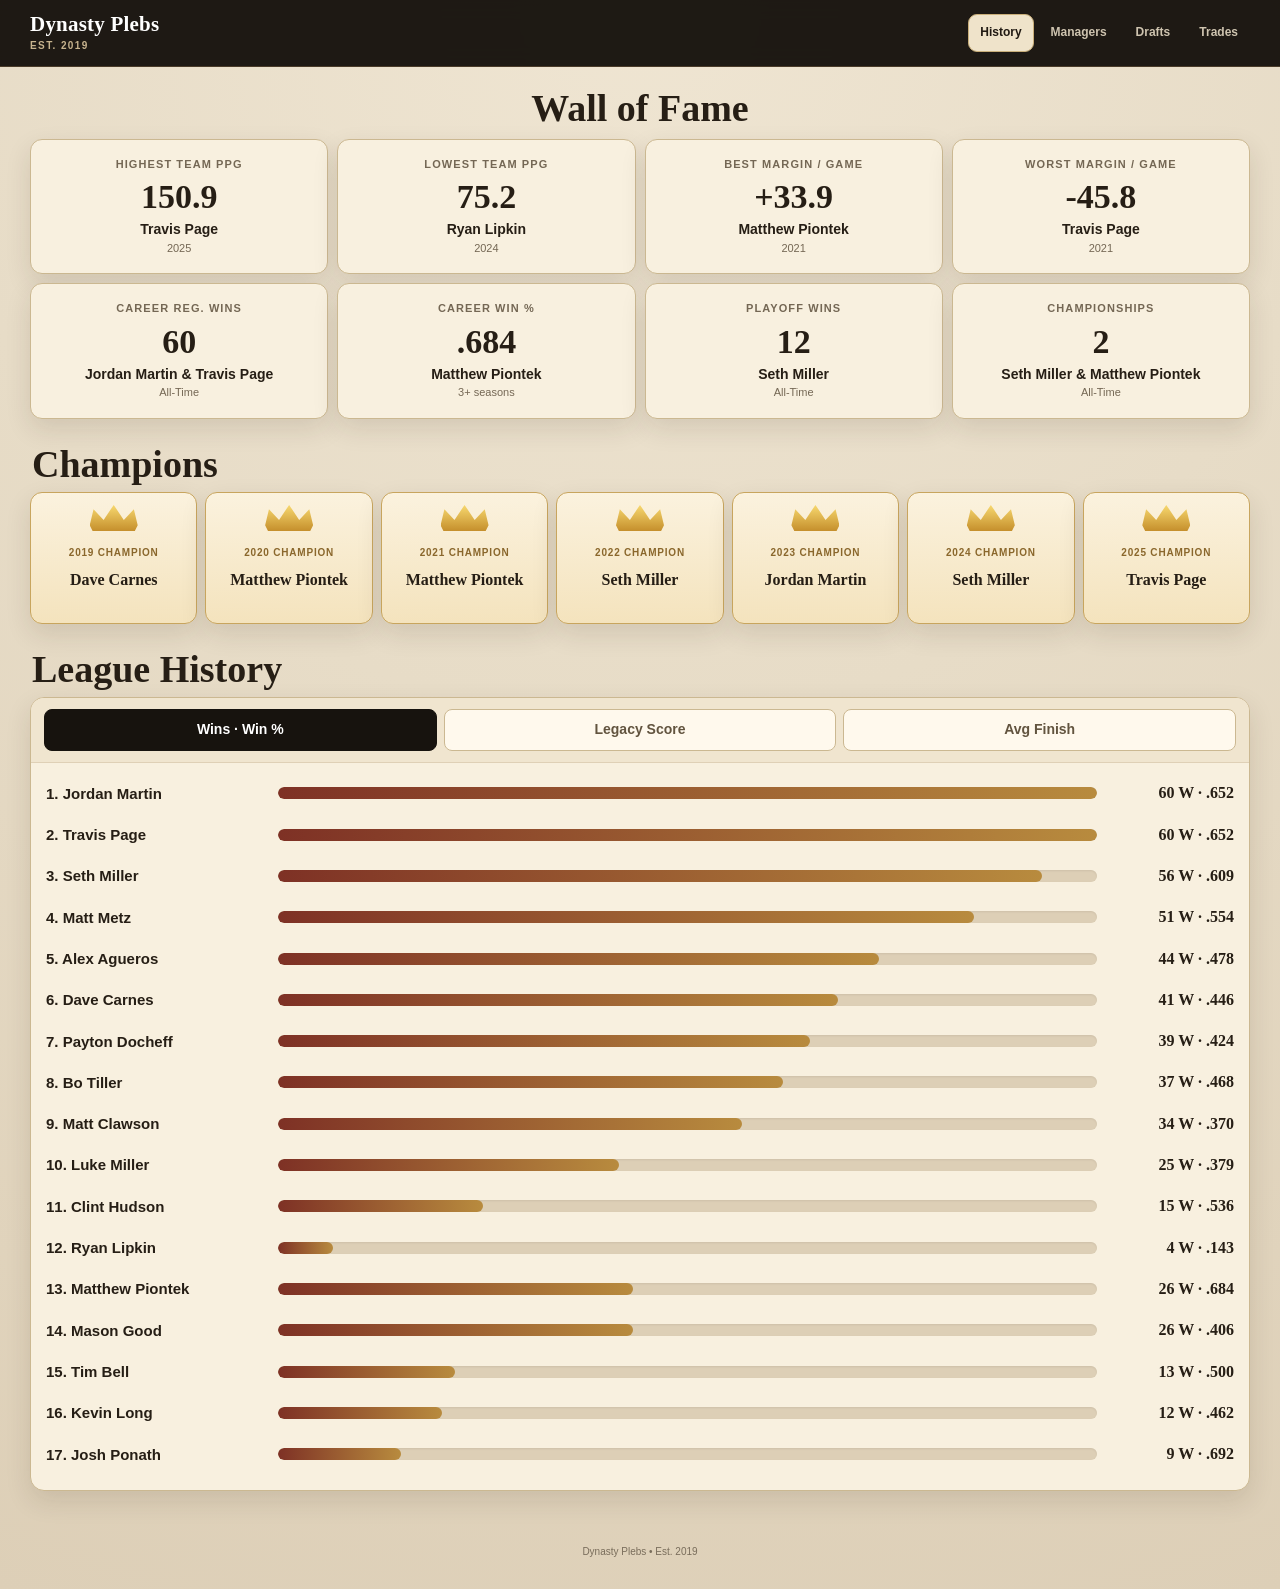
==== index-workbook.html @ 7720114a "Add Dynasty Plebs trade archive and historical market reviews" ====
<!doctype html>
<html lang="en">
<head>
<meta charset="utf-8">
<meta name="viewport" content="width=device-width,initial-scale=1">
<meta name="theme-color" content="#17130e">
<title>Dynasty Plebs</title>
<link rel="stylesheet" href="site-v2.css">
<link rel="stylesheet" href="workbook-extras.css">
<link rel="stylesheet" href="production-upgrade.css">
<link rel="stylesheet" href="regression-fix.css?v=1">
<link rel="stylesheet" href="head-to-head.css?v=2">
<link rel="stylesheet" href="trade-review.css">
<style>
/* audited 2026-09-02 manager pass */
#historyMetricBtns.archive-controls{display:grid!important;grid-template-columns:repeat(3,minmax(0,1fr))!important;gap:7px!important}
#historyMetricBtns button{min-width:0!important;white-space:nowrap!important;padding:10px 6px!important}
.manager-profile-only{grid-template-columns:1fr!important}.career-overview-title{text-align:center!important}.career-overview-title h3{font-size:34px!important}.rookie-picks-head h3{font-size:36px!important}.rookie-picks-head{padding-top:17px!important;padding-bottom:14px!important}
.dp-career-controls{display:grid!important;grid-template-columns:repeat(5,minmax(0,1fr))!important;gap:6px!important;padding:11px 12px!important;border-bottom:1px solid #dfd0b6}.dp-career-controls button{min-width:0;border:1px solid #cdb994;background:#fffaf1;color:#5e513f;border-radius:9px;padding:10px 4px;font-size:12px;font-weight:900;line-height:1.12;cursor:pointer}.dp-career-controls button.on{background:#211d18;border-color:#211d18;color:#fff}
.dp-chart-wrap{position:relative;padding:7px 9px 10px!important}.dp-chart-svg{height:350px!important;border:2px solid #b9a580!important}.dp-axis{font-size:12px!important}.dp-point-label{font-size:12px!important}.dp-series{stroke-width:4!important}.dp-dot{stroke-width:3!important}.dp-dot.champ{fill:#e9bd5b!important;stroke:#a77725!important}.dp-champ-halo{fill:#efd47c;opacity:.24}.dp-pf-bar{fill:var(--mc,#7e3125);opacity:.88}.dp-pa-bar{fill:#9a7b49;opacity:.72}.dp-pfpa-legend{position:absolute;z-index:2;left:70px;top:16px;display:flex;gap:14px;font-size:11px;font-weight:900;color:#625746}.dp-pfpa-legend span{display:flex;align-items:center;gap:5px}.dp-pfpa-legend i{display:inline-block;width:12px;height:12px;border-radius:2px}.dp-pfpa-legend i.pf{background:var(--mc,#7e3125)}.dp-pfpa-legend i.pa{background:#9a7b49}
.dp-analytics-title{font-size:20px!important;margin-bottom:11px!important}.dp-efficiency-title{font-size:25px!important}.dp-manager-picks .pick .ppg-value{font:900 14px/1 Arial,sans-serif!important;letter-spacing:0!important}.dp-rookie-note{font-size:12px!important}
#managers>.manager-select-toolbar{justify-content:center!important;background:transparent!important;border-bottom:0!important;padding:0 12px 14px!important}#managers>.manager-select-toolbar select{width:min(320px,100%)!important;min-width:0!important;text-align:center!important;text-align-last:center!important;padding-left:40px!important;padding-right:40px!important}#managers>.manager-select-toolbar select option{text-align:center!important}
@media(max-width:680px){
 #historyMetricBtns.archive-controls{grid-template-columns:repeat(3,minmax(0,1fr))!important;gap:4px!important;padding:9px!important}#historyMetricBtns button{font-size:11px!important;padding:10px 2px!important}
 .career-overview-title h3{font-size:31px!important}.rookie-picks-head h3{font-size:36px!important}.dp-career-controls{grid-template-columns:repeat(5,minmax(0,1fr))!important;gap:3px!important;padding:8px!important}.dp-career-controls button{font-size:9.5px!important;padding:9px 1px!important;min-height:44px;white-space:normal!important}
 .dp-chart-wrap{padding:4px 5px 7px!important}.dp-chart-svg{height:315px!important}.dp-axis{font-size:11px!important}.dp-point-label{font-size:11px!important}.dp-pfpa-legend{left:56px;top:13px;font-size:10px}
 .dp-analytics-title{font-size:19px!important}.dp-efficiency-title{font-size:24px!important}.dp-manager-picks .pick .ppg-value{font-size:12px!important}.dp-manager-picks .pick small.dp-pick-meta{font-size:11px!important}
}
</style>
</head>
<body>
<header>
  <div class="wrap headbar">
    <a class="brand" href="#"><strong>Dynasty Plebs</strong><small>Est. 2019</small></a>
    <div class="navtabs" aria-label="Dynasty Plebs sections">
      <button class="on" data-view="history">History</button>
      <button data-view="managers">Managers</button>
      <button data-view="drafts">Drafts</button>
      <button data-view="trades">Trades</button>
    </div>
  </div>
</header>

<main class="wrap">
  <section class="view on" id="history">
    <div class="section dp-wall-section"><div class="section-head"><h2>Wall of Fame</h2></div><div class="kpi-grid" id="kpis"></div></div>
    <div class="section"><div class="section-head"><h2>Champions</h2></div><div class="champ-grid" id="champions"></div></div>
    <div class="section"><div class="section-head"><h2>League History</h2></div><div class="panel"><div class="archive-controls" id="historyMetricBtns"></div><div class="archive-chart" id="historyChart"></div></div></div>
    <table id="legacyTable" hidden aria-hidden="true"></table>
  </section>

  <section class="view" id="managers">
    <div class="section-head"><h2>Managers</h2></div>
    <div class="toolbar manager-select-toolbar"><select id="managerSelect" aria-label="Manager"></select></div>
    <div class="manager-grid manager-profile-only"><div class="panel manager-card" id="managerProfile"></div></div>
    <div id="seasonHistory" hidden aria-hidden="true"></div>
    <div class="section panel career-overview-panel"><div class="subhead career-overview-title"><h3>Career Overview</h3></div><div id="timelineMetricBtns"></div><div id="managerTimeline"></div></div>
    <section class="section panel" id="headToHead" aria-labelledby="headToHeadTitle">
      <div class="subhead">
        <h3 id="headToHeadTitle">Head to Head</h3>
        <p>Regular season</p>
        <p id="headToHeadCoverage"></p>
      </div>
      <div class="h2h-body">
        <div class="h2h-controls" hidden>
          <label for="headToHeadOpponent">Opponent</label>
          <select id="headToHeadOpponent"></select>
        </div>
        <div id="headToHeadSummary" aria-live="polite">Loading matchup history…</div>
        <div id="headToHeadYears" class="h2h-years"></div>
      </div>
    </section>
    <div class="section panel rookie-picks-panel"><div class="subhead rookie-picks-head"><h3>Rookie Picks</h3></div><div class="draft-rounds" id="managerPicks"></div></div>
  </section>

  <section class="view" id="drafts">
    <div class="section-head"><h2>Rookie Drafts</h2></div>
    <div class="panel"><div class="toolbar"><label for="draftYear">Year</label><select id="draftYear"></select></div><div class="draft-rounds" id="draftBoard"></div></div>
  </section>

  <section class="view" id="trades" aria-labelledby="tradesTitle">
    <div class="section-head"><h2 id="tradesTitle">Trade Review</h2></div>
    <details class="trade-method">
      <summary>How trade values are calculated</summary>
      <p>Each side is the sum of its published DynastyProcess 1QB asset values. Trade day uses the last snapshot published before the trade. Each manager’s peak is their best margin over the strongest other side on the same post-trade snapshot.</p>
      <p>Unspent picks use their round price, or a known slot when it was documented on trade day. If the source lists only exact slots, the round price is the median of its 12 slots. A pick switches to its drafted player after the documented draft completion. FAAB is shown separately. An unpriced asset leaves that package ungraded.</p>
      <p>Values describe the original packages over time. <a href="https://github.com/DynastyProcess/data" rel="noopener">DynastyProcess source archive</a> · <a href="trade-market-LICENSE.txt">Data license</a></p>
    </details>
    <div class="trade-review-layout">
      <aside class="panel trade-browser" aria-label="Trade archive">
        <div class="trade-filters">
          <label class="trade-search">Search trades <input id="tradeSearch" type="search" placeholder="Manager, player or pick"></label>
          <label>Season <select id="tradeSeason"><option value="">All seasons</option></select></label>
          <label>Sort <select id="tradeSort"><option value="recent">Recent first</option><option value="peak">Biggest peak</option><option value="day">Biggest at trade</option><option value="latest">Biggest latest</option></select></label>
        </div>
        <p class="trade-count" id="tradeCount" role="status">Loading trade archive…</p>
        <ul class="trade-results" id="tradeResults"></ul>
      </aside>
      <div class="panel trade-detail" id="tradeDetail"></div>
    </div>
  </section>
</main>

<footer>Dynasty Plebs • Est. 2019</footer>
<script src="data-v3-01.js"></script>
<script src="data-v3-02.js"></script>
<script src="data-v3-03.js"></script>
<script src="data-v3-04.js"></script>
<script src="data-v3-05.js"></script>
<script src="data-v3-06.js"></script>
<script src="data-v3-07.js"></script>
<script>
  if (!window.__PLEBS_DATA_SRC) throw new Error('Dynasty Plebs data bundle did not load.');
  (0, eval)(window.__PLEBS_DATA_SRC);
  delete window.__PLEBS_DATA_SRC;
</script>
<script src="draft-outcomes.js"></script>
<script>
(()=>{
  const D=window.DATA,O=window.DRAFT_OUTCOMES||{};
  if(!D)return;
  const owners2021=[
    ['Jordan Martin','Payton Docheff','Jordan Martin','Matt Metz','Luke Miller','Seth Miller','Bo Tiller','Payton Docheff','Mason Good','Matt Clawson','Matt Clawson','Matthew Piontek'],
    ['Jordan Martin','Matt Metz','Seth Miller','Matt Metz','Payton Docheff','Travis Page','Seth Miller','Matt Clawson','Mason Good','Matt Metz','Seth Miller','Jordan Martin'],
    ['Luke Miller','Matt Clawson','Matt Metz','Payton Docheff','Travis Page','Alex Agueros','Jordan Martin','Bo Tiller','Mason Good','Payton Docheff','Matt Clawson','Matthew Piontek'],
    ['Payton Docheff','Alex Agueros','Matt Clawson','Matt Metz','Luke Miller','Bo Tiller','Matthew Piontek','Bo Tiller','Mason Good','Matthew Piontek','Matt Clawson','Matthew Piontek']
  ];
  owners2021.forEach((owners,ri)=>owners.forEach((owner,si)=>{if(D.drafts?.['2021']?.rounds?.[ri]?.[si])D.drafts['2021'].rounds[ri][si].owner=owner}));
  const norm=s=>String(s||'').toLowerCase().normalize('NFD').replace(/[\u0300-\u036f]/g,'').replace(/[^a-z0-9]/g,'');
  const lev=(a,b)=>{let prev=Array.from({length:b.length+1},(_,i)=>i);for(let i=1;i<=a.length;i++){const cur=[i];for(let j=1;j<=b.length;j++)cur[j]=Math.min(cur[j-1]+1,prev[j]+1,prev[j-1]+(a[i-1]===b[j-1]?0:1));prev=cur}return prev[b.length]};
  const byYear={};Object.keys(O).forEach(k=>{const [y,n]=k.split('|');(byYear[y]??=[]).push(n)});
  Object.entries(D.drafts||{}).forEach(([year,b])=>{if(+year>2025)return;(b.rounds||[]).flat().forEach(p=>{if(!p?.player)return;const key=`${year}|${norm(p.player)}`;if(O[key])return;const c=(byYear[year]||[]).map(n=>[n,lev(norm(p.player),n)]).sort((a,b)=>a[1]-b[1]);if(c[0]&&c[0][1]<=2&&(!c[1]||c[1][1]>c[0][1]))O[key]=O[`${year}|${c[0][0]}`]})});
})();
</script>
<script src="app-v2.js"></script>
<script src="workbook-extras.js"></script>
<script src="production-upgrade.js"></script>
<script src="regression-fix.js?v=1"></script>
<script>
(()=>{
 const D=window.DATA;if(!D)return;const current=new Set(D.currentManagers||[]);
 const rec=r=>{const [w=0,l=0]=String(r||'0-0').split('-').map(Number);return{w,l}};
 const fmt=n=>Math.round(Number(n)||0).toLocaleString('en-US');
 const dec=v=>Number.isFinite(v)?Number(v).toFixed(3).replace(/^0/,''):'—';
 const scoring={
  2019:{'Dave Carnes':[1634.22,1424.22],'Bo Tiller':[1549.84,1408.26],'Matt Metz':[1653.98,1405.38],'Travis Page':[1555.96,1411.60],'Matthew Piontek':[1552.62,1376.88],'Jordan Martin':[1479.96,1562.84],'Alex Agueros':[1553.32,1553.96],'Matt Clawson':[1529.12,1558.42],'Mason Good':[1290.28,1556.38],'Seth Miller':[1225.88,1511.52],'Payton Docheff':[1381.42,1585.50],'Kevin Long':[1423.76,1475.40]},
  2020:{'Matthew Piontek':[1720.50,1535.58],'Seth Miller':[1581.46,1487.78],'Dave Carnes':[1634.26,1542.66],'Mason Good':[1608.36,1434.32],'Travis Page':[1633.16,1433.40],'Bo Tiller':[1517.12,1513.56],'Jordan Martin':[1508.40,1534.50],'Luke Miller':[1499.76,1479.86],'Matt Clawson':[1425.26,1620.28],'Alex Agueros':[1369.38,1497.00],'Matt Metz':[1497.54,1620.08],'Payton Docheff':[1286.52,1582.70]},
  2021:{'Matthew Piontek':[1617.68,1211.42],'Seth Miller':[1644.60,1239.88],'Alex Agueros':[1282.12,1293.62],'Bo Tiller':[1509.24,1382.32],'Matt Metz':[1477.34,1351.30],'Jordan Martin':[1588.96,1397.92],'Mason Good':[1273.64,1361.76],'Dave Carnes':[1474.28,1331.12],'Matt Clawson':[1224.32,1403.54],'Travis Page':[1097.14,1646.96],'Luke Miller':[1151.58,1389.62],'Payton Docheff':[1065.78,1397.22]},
  2022:{'Seth Miller':[1594.08,1413.92],'Matt Metz':[1475.34,1412.76],'Tim Bell':[1436.28,1307.50],'Bo Tiller':[1463.24,1314.86],'Jordan Martin':[1369.90,1317.62],'Payton Docheff':[1350.32,1236.36],'Alex Agueros':[1369.66,1363.84],'Luke Miller':[1187.28,1233.46],'Travis Page':[1181.74,1246.32],'Dave Carnes':[1256.54,1357.72],'Matt Clawson':[1010.36,1367.22]},
  2023:{'Jordan Martin':[1847.98,1454.94],'Seth Miller':[1850.26,1563.10],'Travis Page':[1807.04,1516.92],'Payton Docheff':[1634.10,1423.64],'Matt Metz':[1659.16,1495.42],'Bo Tiller':[1591.26,1541.50],'Matt Clawson':[1062.42,1450.62],'Clint Hudson':[1477.46,1500.02],'Dave Carnes':[1238.48,1512.70],'Alex Agueros':[1512.68,1556.52],'Luke Miller':[1187.16,1600.18]},
  2024:{'Travis Page':[1961.78,1532.32],'Jordan Martin':[1880.98,1480.14],'Matt Metz':[1800.40,1607.88],'Matt Clawson':[1381.16,1396.98],'Seth Miller':[1652.94,1644.26],'Payton Docheff':[1606.24,1571.56],'Bo Tiller':[1576.52,1614.02],'Clint Hudson':[1471.50,1483.86],'Alex Agueros':[1259.68,1507.12],'Luke Miller':[1367.60,1497.84],'Dave Carnes':[1164.58,1368.80],'Ryan Lipkin':[1052.52,1471.12]},
  2025:{'Travis Page':[2112.16,1664.58],'Matt Metz':[1588.32,1460.60],'Seth Miller':[1945.14,1586.22],'Jordan Martin':[1667.26,1580.74],'Clint Hudson':[1636.62,1560.46],'Payton Docheff':[1740.52,1612.62],'Bo Tiller':[1535.80,1596.36],'Matt Clawson':[1354.46,1512.70],'Luke Miller':[1369.44,1588.98],'Alex Agueros':[1245.00,1480.78],'Dave Carnes':[1198.28,1424.90],'Ryan Lipkin':[1210.96,1535.02]}
 };
 const years=m=>Object.entries(D.regular[m]?.yearly||{}).filter(([,r])=>r).map(([y])=>+y).sort((a,b)=>a-b);
 const cumulative=(m,y)=>{let w=0,l=0;Object.entries(D.regular[m]?.yearly||{}).forEach(([yr,r])=>{if(+yr<=y&&r){const q=rec(r);w+=q.w;l+=q.l}});return{w,l}};
 const legacy=(m,y)=>{const ys=years(m);if(!ys.length)return null;if(y>=ys.at(-1))return D.legacy[m]?.score;const r=cumulative(m,y),service=ys.filter(v=>v<=y).length;let pw=0;Object.entries(D.playoffs[m]?.yearly||{}).forEach(([yr,x])=>{if(+yr<=y&&x)pw+=rec(x).w});const titles=(D.champions||[]).filter(c=>c.manager===m&&+c.year<=y).length,pct=(r.w+r.l)?r.w/(r.w+r.l):0;return pct*(1+.05*service+.05*pw+.5*titles)*1000};
 const champ=(m,y)=>(D.champions||[]).some(c=>c.manager===m&&+c.year===+y);
 let mode='legacy';const modes=[['legacy','Legacy Score'],['wins','Season Wins'],['pfpa','PF/PA'],['pct','Win%'],['finish','Final Finish']];
 function lineChart(m){const pts=years(m).map(y=>{let v,label;if(mode==='legacy'){v=legacy(m,y);label=fmt(v)}else if(mode==='wins'){v=rec(D.regular[m].yearly[y]).w;label=String(v)}else if(mode==='pct'){const r=cumulative(m,y);v=r.w/(r.w+r.l);label=dec(v)}else{v=D.legacy[m]?.finish?.[y];label=String(v??'—')}return{y,v,label}}).filter(x=>Number.isFinite(x.v));if(!pts.length)return'';
  const W=760,H=390,p={l:mode==='pct'?64:54,r:18,t:52,b:40},iw=W-p.l-p.r,ih=H-p.t-p.b,vals=pts.map(x=>x.v);let min,max,inv=mode==='finish';
  if(mode==='wins'){min=0;max=Math.max(14,...vals)}else if(mode==='pct'){min=Math.max(0,Math.floor((Math.min(...vals)-.08)*20)/20);max=Math.min(1,Math.ceil((Math.max(...vals)+.08)*20)/20)}else if(mode==='finish'){min=1;max=Math.max(12,...vals)}else{const lo=Math.min(...vals),hi=Math.max(...vals),pad=Math.max(100,(hi-lo)*.15);min=Math.max(0,lo-pad);max=hi+pad}if(max<=min)max=min+1;
  const X=i=>p.l+(pts.length===1?iw/2:i*iw/(pts.length-1)),Y=v=>inv?p.t+(v-min)/(max-min)*ih:p.t+(max-v)/(max-min)*ih,axis=v=>mode==='pct'?dec(v):fmt(v);
  const ticks=[0,.25,.5,.75,1].map(t=>min+(max-min)*t),grid=ticks.map(t=>`<line class="dp-grid" x1="${p.l}" x2="${W-p.r}" y1="${Y(t)}" y2="${Y(t)}"/><text class="dp-axis" x="${p.l-9}" y="${Y(t)+4}" text-anchor="end">${axis(t)}</text>`).join(''),q=pts.map((d,i)=>({...d,x:X(i),yy:Y(d.v)})),path=q.map((d,i)=>`${i?'L':'M'} ${d.x.toFixed(1)} ${d.yy.toFixed(1)}`).join(' '),base=p.t+ih,area=mode==='finish'?'':`${path} L ${q.at(-1).x} ${base} L ${q[0].x} ${base} Z`;
  return `<div class="dp-chart-wrap"><svg class="dp-chart-svg" viewBox="0 0 ${W} ${H}">${grid}${area?`<path class="dp-area" d="${area}"/>`:''}<path class="dp-series" d="${path}"/>${q.map(d=>`${champ(m,d.y)?`<circle class="dp-champ-halo" cx="${d.x}" cy="${d.yy}" r="11"/>`:''}<circle class="dp-dot ${champ(m,d.y)?'champ':''}" cx="${d.x}" cy="${d.yy}" r="5.5"/><text class="dp-point-label" x="${d.x}" y="${Math.max(22,d.yy-14)}">${d.label}</text><text class="dp-axis" x="${d.x}" y="${H-11}" text-anchor="middle">${d.y}</text>`).join('')}</svg></div>`;
 }
 function pfpa(m){const rows=years(m).map(y=>scoring[y]?.[m]&&{y,pf:scoring[y][m][0],pa:scoring[y][m][1]}).filter(Boolean);if(!rows.length)return'';const W=760,H=390,p={l:58,r:18,t:52,b:40},iw=W-p.l-p.r,ih=H-p.t-p.b,maxRaw=Math.max(...rows.flatMap(x=>[x.pf,x.pa])),step=maxRaw>2000?500:250,max=Math.ceil(maxRaw/step)*step,Y=v=>p.t+(max-v)/max*ih,base=p.t+ih,g=iw/rows.length,gap=5,bw=Math.min(24,Math.max(10,(g-gap*3)/2));let grid='';for(let v=0;v<=max;v+=step){const yy=Y(v);grid+=`<line class="dp-grid" x1="${p.l}" x2="${W-p.r}" y1="${yy}" y2="${yy}"/><text class="dp-axis" x="${p.l-9}" y="${yy+4}" text-anchor="end">${fmt(v)}</text>`}return `<div class="dp-chart-wrap"><div class="dp-pfpa-legend"><span><i class="pf"></i>PF</span><span><i class="pa"></i>PA</span></div><svg class="dp-chart-svg" viewBox="0 0 ${W} ${H}">${grid}${rows.map((d,i)=>{const x=p.l+g*(i+.5),a=x-bw-gap/2,b=x+gap/2,py=Y(d.pf),ay=Y(d.pa),cy=Math.max(24,Math.min(py,ay)-13);return `<rect class="dp-pf-bar" x="${a}" y="${py}" width="${bw}" height="${base-py}" rx="3"/><rect class="dp-pa-bar" x="${b}" y="${ay}" width="${bw}" height="${base-ay}" rx="3"/>${champ(m,d.y)?`<circle class="dp-dot champ" cx="${x}" cy="${cy}" r="5.5"/>`:''}<text class="dp-axis" x="${x}" y="${H-11}" text-anchor="middle">${d.y}</text>`}).join('')}</svg></div>`}
 function renderCareer(m){const c=document.getElementById('timelineMetricBtns'),box=document.getElementById('managerTimeline');if(!c||!box)return;c.className='dp-career-controls';c.innerHTML=modes.map(([k,l])=>`<button class="${mode===k?'on':''}" data-mode="${k}">${l}</button>`).join('');c.querySelectorAll('button').forEach(b=>b.onclick=()=>{mode=b.dataset.mode;renderCareer(m)});box.innerHTML=mode==='pfpa'?pfpa(m):lineChart(m)}
 function activeFirst(){const chart=document.getElementById('historyChart');if(!chart)return;const bars=[...chart.children];bars.sort((a,b)=>{const na=a.querySelector('strong')?.textContent.replace(/^\d+\.\s*/,''),nb=b.querySelector('strong')?.textContent.replace(/^\d+\.\s*/,'');return (current.has(na)?0:1)-(current.has(nb)?0:1)});bars.forEach((bar,i)=>{const s=bar.querySelector('strong'),name=s?.textContent.replace(/^\d+\.\s*/,'');if(s)s.textContent=`${i+1}. ${name}`;chart.appendChild(bar)})}
 const historyBtns=document.getElementById('historyMetricBtns');historyBtns?.addEventListener('click',()=>setTimeout(activeFirst,0));activeFirst();
 const sel=document.getElementById('managerSelect');const refresh=()=>renderCareer(sel?.value||'Seth Miller');sel?.addEventListener('change',()=>setTimeout(refresh,0));refresh();
})();
</script>
<script src="head-to-head.js?v=2"></script>
<script src="trade-review.js"></script>
</body>
</html>
---- site-v2.css ----
:root{--bg:#e7dcc7;--paper:#f8f0df;--ink:#261e15;--muted:#746754;--line:#cbb891;--dark:#17130e;--dark2:#2a2118;--gold:#b88b3e;--red:#7e3125;--green:#486746;--shadow:0 10px 26px rgba(50,34,15,.12);--r:14px}
*{box-sizing:border-box}html{scroll-behavior:smooth}body{margin:0;background:radial-gradient(circle at top,#efe5d2 0,#e7dcc7 42%,#ddcfb7 100%);color:var(--ink);font-family:Arial,Helvetica,sans-serif;line-height:1.42}
button,input,select{font:inherit}.wrap{width:min(1220px,calc(100% - 22px));margin:auto}
header{position:sticky;top:0;z-index:40;background:rgba(23,19,14,.97);border-bottom:1px solid #4a3b29;color:#fff;backdrop-filter:blur(8px)}.headbar{min-height:66px;display:flex;align-items:center;gap:16px}.brand{color:#fff;text-decoration:none;min-width:170px}.brand strong{display:block;font:900 21px Georgia,serif;letter-spacing:.01em}.brand small{display:block;color:#c7b38e;font-size:10px;font-weight:900;letter-spacing:.14em;text-transform:uppercase;margin-top:2px}
.navtabs{margin-left:auto;display:flex;gap:5px;overflow:auto;padding:7px 0}.navtabs button{border:1px solid transparent;background:transparent;color:#cfc4b0;border-radius:9px;padding:9px 11px;font-size:12px;font-weight:900;white-space:nowrap;cursor:pointer}.navtabs button.on{background:#efe3ca;color:#211a13;border-color:#c9ae79}
main{padding:22px 0 54px}.view{display:none}.view.on{display:block}.section{margin-top:26px}.section:first-child{margin-top:0}.section-head{display:flex;align-items:end;justify-content:space-between;gap:15px;margin:0 2px 12px}.section-head h1,.section-head h2{margin:0;font:900 clamp(28px,4vw,42px)/1 Georgia,serif}.section-head p{margin:5px 0 0;color:var(--muted);font-size:12px}.source{color:#8a775b;font-size:10px;font-weight:800;text-transform:uppercase;letter-spacing:.09em}
.panel{background:var(--paper);border:1px solid var(--line);border-radius:var(--r);box-shadow:var(--shadow);overflow:hidden}
.hero{position:relative;padding:27px 24px;background:linear-gradient(135deg,#261f17,#17130e);color:#fff;border-radius:var(--r);box-shadow:var(--shadow);overflow:hidden}.hero:after{content:"♜";position:absolute;right:15px;bottom:-47px;font:160px Georgia,serif;color:rgba(183,139,62,.11)}.hero h1{margin:0;font:900 clamp(42px,7vw,74px)/.9 Georgia,serif;position:relative;z-index:1}.hero p{position:relative;z-index:1;max-width:760px;color:#d0c2aa;margin:12px 0 0;font-size:13px}
.kpi-grid{display:grid;grid-template-columns:repeat(5,1fr);gap:9px;margin-top:12px}.kpi{background:var(--paper);border:1px solid var(--line);border-radius:12px;box-shadow:var(--shadow);padding:15px 12px;text-align:center}.kpi small{display:block;color:var(--muted);font-size:9px;font-weight:900;letter-spacing:.1em;text-transform:uppercase}.kpi b{display:block;margin-top:7px;font:900 29px/1 Georgia,serif}.kpi span{display:block;color:var(--muted);font-size:11px;margin-top:4px}
.champ-grid{display:grid;grid-template-columns:repeat(7,1fr);gap:8px}.champ{position:relative;background:linear-gradient(#fbf2de,#f4e3bd);border:1px solid #c8a55e;border-radius:12px;padding:47px 9px 13px;text-align:center;min-height:132px;box-shadow:var(--shadow)}.champ:before{content:"";position:absolute;top:12px;left:50%;transform:translateX(-50%);width:48px;height:26px;background:linear-gradient(#f7d86f,#c58f2c);clip-path:polygon(0 78%,8% 17%,29% 58%,50% 0,71% 58%,92% 17%,100% 78%,94% 100%,6% 100%)}.champ small{font-size:10px;font-weight:900;color:#8a672c;text-transform:uppercase;letter-spacing:.08em}.champ strong{display:block;font:900 16px/1.1 Georgia,serif;margin-top:8px}
.rank-table{width:100%;border-collapse:collapse}.rank-table th,.rank-table td{padding:11px 12px;border-top:1px solid #e0d2b8;text-align:left;font-size:13px}.rank-table tr:first-child th{border-top:0}.rank-table th{font-size:10px;text-transform:uppercase;letter-spacing:.09em;color:var(--muted);background:#efe4cf}.rank-table td.num{text-align:right;font-variant-numeric:tabular-nums;font-weight:900}.rank-table tr.current td:first-child:after{content:" Active";font-size:9px;color:#49704c;font-weight:900;margin-left:6px;text-transform:uppercase}
.toolbar{display:flex;gap:9px;align-items:center;flex-wrap:wrap;padding:12px;border-bottom:1px solid #dfd0b6;background:#f0e5cf}.toolbar select,.toolbar input{border:1px solid #cdb994;border-radius:9px;background:#fffaf1;color:var(--ink);padding:9px 11px;font-weight:800}.toolbar input{min-width:240px;flex:1}
.manager-grid{display:grid;grid-template-columns:1.1fr .9fr;gap:13px}.manager-card{padding:18px}.manager-head{display:flex;align-items:flex-start;justify-content:space-between;gap:12px}.manager-head h2{margin:0;font:900 clamp(34px,5vw,52px)/.95 Georgia,serif}.badge{border:1px solid #a8b999;border-radius:999px;padding:6px 9px;background:#e4eedf;color:#426243;font-size:9px;font-weight:900;text-transform:uppercase;letter-spacing:.09em}.badge.former{border-color:#c8baa1;background:#eee6d7;color:#766a57}
.legacy-hero{margin-top:16px;padding:17px;border:4px solid var(--mc,#7e3125);box-shadow:inset 0 0 0 2px #2b2218;background:#fff9ec;text-align:center}.legacy-hero small{font-size:10px;font-weight:900;text-transform:uppercase;letter-spacing:.11em;color:var(--muted)}.legacy-hero b{display:block;font:900 clamp(48px,8vw,72px)/1 Georgia,serif;margin-top:3px}.legacy-hero span{display:block;color:var(--muted);font-size:11px;font-weight:900;margin-top:5px}
.stat-grid{display:grid;grid-template-columns:repeat(4,1fr);gap:8px;margin-top:10px}.stat{border:1px solid #d7c6a7;border-radius:10px;background:#f1e6d0;padding:11px;text-align:center}.stat small{display:block;color:var(--muted);font-size:9px;font-weight:900;text-transform:uppercase;letter-spacing:.08em}.stat b{display:block;margin-top:4px;font:900 21px/1 Georgia,serif}
.subhead{padding:13px 15px;border-bottom:1px solid #dfd0b6;background:#f1e5ce}.subhead h3{margin:0;font:900 23px Georgia,serif}.subhead p{margin:3px 0 0;color:var(--muted);font-size:11px}
.season-list{padding:3px 0}.season-row{display:grid;grid-template-columns:52px 1fr 92px 70px;gap:9px;align-items:center;padding:10px 13px;border-top:1px solid #e2d6c1}.season-row:first-child{border-top:0}.season-row strong{font-size:13px}.season-row span,.season-row small{font-size:11px;color:var(--muted)}.season-row .rec,.season-row .finish{text-align:right;font-weight:900;color:var(--ink)}
.formula-note{padding:12px 14px;color:#655844;font-size:11px;background:#fff9ed;border-top:1px solid #dfd0b6}.formula-note code{font-weight:900;color:#3a2a19}
.draft-rounds{padding:13px;display:grid;gap:12px}.round h3{margin:0 0 7px;font:900 20px Georgia,serif}.pick-grid{display:grid;grid-template-columns:repeat(4,1fr);gap:7px}.pick{background:#fff9ed;border:1px solid #d8c7a7;border-left:8px solid var(--pc,#a67b3c);border-radius:9px;padding:9px 10px;min-height:69px}.pick small{display:flex;justify-content:space-between;gap:6px;color:var(--muted);font-size:9px;font-weight:900}.pick b{display:block;margin-top:5px;font-size:13px}.pick span{display:block;margin-top:2px;color:#6a5c48;font-size:10px}
.future-table-wrap{overflow:auto}.future-table{width:100%;min-width:850px;border-collapse:collapse}.future-table th,.future-table td{padding:9px;border:1px solid #dfd0b6;text-align:center;font-size:12px}.future-table th{background:#efe3ca;font-size:10px;text-transform:uppercase;letter-spacing:.08em}.future-owner{display:inline-block;padding:5px 7px;border-radius:7px;border-left:6px solid var(--pc,#a67b3c);background:#fff9ed;font-weight:800}
.comp-grid{display:grid;grid-template-columns:repeat(3,1fr);gap:8px;padding:12px}.comp-card{background:#fff9ed;border:1px solid #d8c7a7;border-radius:10px;padding:11px}.comp-card b{display:block;font:900 16px Georgia,serif}.comp-card span{display:block;margin-top:6px;color:#665845;font-size:11px}
.trade-list{padding:6px 12px 13px;max-height:68vh;overflow:auto}.trade{display:grid;grid-template-columns:42px 1fr;gap:9px;padding:10px 3px;border-top:1px solid #e2d5bf}.trade:first-child{border-top:0}.trade .n{color:#927845;font:900 13px Georgia,serif;text-align:right}.trade p{margin:0;font-size:12px}.empty{padding:24px;text-align:center;color:var(--muted)}
footer{padding:0 0 30px;color:#796d5b;text-align:center;font-size:10px}
@media(max-width:1000px){.kpi-grid{grid-template-columns:repeat(3,1fr)}.champ-grid{grid-template-columns:repeat(4,1fr)}.manager-grid{grid-template-columns:1fr}.pick-grid{grid-template-columns:repeat(3,1fr)}}
@media(max-width:680px){.wrap{width:min(100% - 14px,1220px)}.headbar{align-items:flex-start;padding:8px 0;gap:8px}.brand{min-width:125px;padding-top:5px}.brand strong{font-size:18px}.brand small{font-size:8px}.navtabs{padding:0}.navtabs button{padding:8px 9px;font-size:11px}main{padding-top:14px}.hero{padding:23px 17px}.kpi-grid{grid-template-columns:repeat(2,1fr)}.champ-grid{grid-template-columns:repeat(2,1fr)}.stat-grid{grid-template-columns:repeat(2,1fr)}.season-row{grid-template-columns:44px 1fr 66px 48px;padding:9px 10px}.pick-grid{grid-template-columns:1fr 1fr}.comp-grid{grid-template-columns:1fr}.toolbar input{min-width:100%}}
---- workbook-extras.css ----
.hero{padding:20px 22px}
.hero h1{font-size:clamp(38px,6vw,60px)}
.section-head{margin-bottom:9px}
.section-head h2{font-size:clamp(27px,3.5vw,38px)}
.subhead{padding:12px 15px}
.archive-controls{display:flex;gap:7px;flex-wrap:wrap;padding:10px 12px;border-bottom:1px solid #dfd0b6;background:#f0e5cf}
.archive-controls button{border:1px solid #cbb891;background:#fff9ed;color:#62543f;border-radius:8px;padding:8px 10px;font-size:11px;font-weight:900;cursor:pointer}
.archive-controls button.on{background:var(--dark);border-color:var(--dark);color:#fff}
.archive-chart{padding:8px 14px 14px}
.archive-bar{display:grid;grid-template-columns:minmax(130px,205px) 1fr 84px;gap:11px;align-items:center;padding:8px 0}
.archive-bar strong{display:block;font-size:14px;white-space:nowrap;overflow:hidden;text-overflow:ellipsis}
.archive-track{height:11px;border-radius:999px;background:#ddcfb6;overflow:hidden;box-shadow:inset 0 1px 2px rgba(35,27,17,.08)}
.archive-fill{height:100%;min-width:4px;border-radius:999px;background:linear-gradient(90deg,var(--red),var(--gold))}
.archive-value{text-align:right;font:900 16px Georgia,serif;font-variant-numeric:tabular-nums}
.timeline-wrap{padding:8px 10px 13px}
.timeline-svg{width:100%;height:270px;display:block;background:#fff9ed;border:2px solid #9d8b6c;border-radius:10px;box-shadow:inset 0 0 0 1px rgba(90,72,45,.08)}
.timeline-grid{stroke:#d9ccb3;stroke-width:1}
.timeline-axis{font-size:10px;fill:#675c4c;font-weight:800}
.timeline-line{fill:none;stroke:var(--mc,var(--red));stroke-width:3.5;stroke-linecap:round;stroke-linejoin:round}
.timeline-dot{fill:#fff9ed;stroke:var(--mc,var(--red));stroke-width:3}
.timeline-label{font-size:9px;fill:#4f4538;font-weight:900;text-anchor:middle}
@media(max-width:680px){
  .hero{padding:17px 15px}.hero h1{font-size:40px}
  .archive-bar{grid-template-columns:105px 1fr 66px;gap:7px}.archive-bar strong{font-size:12px}.archive-value{font-size:14px}
  .timeline-svg{height:245px}.timeline-axis{font-size:9px}.timeline-label{font-size:8px}
}
---- production-upgrade.css ----
/* Dynasty Plebs — approved manager/draft refinement */
.dp-legacy-hero{position:relative;margin-top:16px;padding:20px 16px 17px;background:#211d18;border:2px solid #92764a;box-shadow:inset 0 0 0 1px #423526,0 5px 14px rgba(44,31,14,.13);text-align:center;color:#ead9b2;overflow:hidden}
.dp-legacy-hero:before,.dp-legacy-hero:after{content:"";position:absolute;width:26px;height:26px;opacity:.55;pointer-events:none}
.dp-legacy-hero:before{left:9px;top:9px;border-left:2px solid #b18b4f;border-top:2px solid #b18b4f;border-radius:7px 0 0 0}
.dp-legacy-hero:after{right:9px;bottom:9px;border-right:2px solid #b18b4f;border-bottom:2px solid #b18b4f;border-radius:0 0 7px 0}
.dp-legacy-label{font-size:10px;font-weight:900;letter-spacing:.17em;text-transform:uppercase;color:#c8aa72}
.dp-legacy-score{display:block;margin-top:5px;font:900 clamp(52px,9vw,74px)/.95 Georgia,serif;color:#f0dfb8;text-shadow:0 1px 0 #000}
.dp-profile-stats{grid-template-columns:repeat(3,minmax(0,1fr))!important;gap:8px!important}
.dp-profile-stats .stat{padding:11px 7px;background:#f2e7d1;border-color:#d4c19e}
.dp-profile-stats .stat:first-child{background:#eee0bc;border-color:#c8a664}
.dp-profile-stats .stat small{font-size:9px}.dp-profile-stats .stat b{font-size:21px}

.dp-timeline-controls{display:flex;gap:7px;flex-wrap:wrap;padding:12px;border-bottom:1px solid #dfd0b6}
.dp-timeline-controls button{border:1px solid #cdb994;background:#fffaf1;color:#5e513f;border-radius:8px;padding:8px 11px;font-size:12px;font-weight:900;cursor:pointer}
.dp-timeline-controls button.on{background:#211d18;border-color:#211d18;color:#fff}
.dp-chart-wrap{padding:10px 10px 12px}.dp-chart-svg{display:block;width:100%;height:255px;background:#fffaf0;border:1px solid #cfbfa1;border-radius:10px}
.dp-grid{stroke:#dfd2bb;stroke-width:1;stroke-dasharray:4 5}.dp-axis{fill:#6d6252;font:700 10px Arial,sans-serif}.dp-series{fill:none;stroke:var(--mc,#7e3125);stroke-width:3;stroke-linecap:round;stroke-linejoin:round}.dp-area{fill:var(--mc,#7e3125);opacity:.055}.dp-dot{fill:#fffaf0;stroke:var(--mc,#7e3125);stroke-width:2.5}.dp-point-label{fill:#4d4335;font:900 9px Arial,sans-serif;text-anchor:middle}

.dp-rookie-analytics{padding:13px 14px 15px;border-bottom:1px solid #dfd0b6;background:#f0e5cf}.dp-rookie-inner{max-width:900px;margin:0 auto}.dp-analytics-title{text-align:center;font:900 18px/1 Georgia,serif;margin-bottom:8px}
.dp-rookie-chart{position:relative;height:175px;display:flex;align-items:flex-end;gap:8px;padding:10px 8px 24px;border:1px solid #d3c3a4;border-radius:10px;background:#fff9ed}
.dp-rookie-chart:before{content:"";position:absolute;z-index:0;left:8px;right:8px;top:34%;border-top:1px dashed #ded0b8;box-shadow:0 48px 0 #ded0b8}
.dp-rookie-col{position:relative;z-index:1;flex:1;min-width:0;height:100%;display:flex;align-items:flex-end;justify-content:center}.dp-rookie-bar{width:min(34px,72%);min-height:3px;border-radius:4px 4px 1px 1px;background:#58684d;box-shadow:inset 0 0 0 1px rgba(33,29,24,.16)}.dp-rookie-year{position:absolute;bottom:-20px;font-size:9px;font-weight:800;color:#736857;white-space:nowrap}.dp-rookie-value{position:absolute;top:-16px;font-size:8px;font-weight:900;color:#52483b;white-space:nowrap}
.dp-rookie-note{margin:7px 0 0;text-align:center;color:#766a57;font-size:9px}
.dp-draft-value{margin-top:12px;padding:13px 14px;border:1px solid #d3c3a4;border-radius:10px;background:#fff9ed}.dp-draft-value h4{margin:0;font:900 20px/1.05 Georgia,serif}.dp-draft-value p{margin:6px 0 10px;color:#6f6454;font-size:11px;line-height:1.4}.dp-draft-rank{display:flex;align-items:baseline;gap:6px;font-size:14px;font-weight:900}.dp-draft-rank strong{font:900 24px/1 Georgia,serif;color:#486746}.dp-draft-score{margin-left:auto;color:#6f6454;font-size:10px}.dp-rankbar{height:8px;margin-top:9px;border-radius:99px;background:#e3d7c1;overflow:hidden}.dp-rankbar span{display:block;height:100%;border-radius:inherit;background:#5c6d52}

.dp-draft-summary{display:flex;justify-content:center;gap:15px;padding:8px 10px;border-bottom:1px solid #d8c9ac;background:#efe5d2;color:#6c5f4c;font-size:10px;font-weight:900;text-transform:uppercase;letter-spacing:.05em}.dp-round-tabs{display:flex;gap:6px;overflow-x:auto;padding:8px 10px;border-bottom:1px solid #ded2ba;background:#f8f0df;scrollbar-width:none}.dp-round-tabs::-webkit-scrollbar{display:none}.dp-round-tabs button{flex:0 0 auto;border:1px solid #cfbea0;background:#fffaf0;color:#655844;border-radius:8px;padding:7px 10px;font-size:11px;font-weight:900;cursor:pointer}.dp-round-tabs button.on{background:#211d18;border-color:#211d18;color:#fff}
.dp-compact-round{border-top:1px solid #d7c8ab}.dp-compact-round:first-of-type{border-top:0}.dp-compact-round h3{display:flex;justify-content:space-between;align-items:center;margin:0;padding:8px 12px;background:#efe5d2;color:#6f552f;font:900 12px Arial,sans-serif;text-transform:uppercase;letter-spacing:.08em}.dp-compact-round h3 span{color:#7d715f;font-size:9px;letter-spacing:.03em}.dp-compact-row{display:grid;grid-template-columns:48px minmax(0,1fr) minmax(92px,34%);gap:8px;align-items:center;min-height:42px;padding:5px 11px;border-top:1px solid #e2d7c3;background:#fff9ed}.dp-compact-pick{font-size:11px;font-weight:900;color:#6a5941}.dp-compact-player{font-size:13px;font-weight:900;white-space:nowrap;overflow:hidden;text-overflow:ellipsis}.dp-compact-owner{padding-right:6px;border-right:4px solid var(--owner-color,#b78a3d);font-size:10px;font-weight:800;text-align:right;white-space:nowrap;overflow:hidden;text-overflow:ellipsis}

@media(max-width:680px){
 .dp-legacy-hero{padding:17px 12px 15px}.dp-legacy-score{font-size:58px}.dp-legacy-hero:before,.dp-legacy-hero:after{width:22px;height:22px}
 .dp-profile-stats{grid-template-columns:repeat(3,minmax(0,1fr))!important}.dp-profile-stats .stat{padding:9px 4px}.dp-profile-stats .stat small{font-size:8px;letter-spacing:.04em}.dp-profile-stats .stat b{font-size:18px}
 .dp-chart-svg{height:225px}.dp-timeline-controls button{padding:8px 10px;font-size:11px}
 .dp-rookie-analytics{padding:11px}.dp-rookie-chart{height:152px;gap:5px}.dp-rookie-value{display:none}.dp-draft-value{padding:12px}.dp-draft-value h4{font-size:18px}.dp-draft-score{display:none}
 .dp-draft-summary{display:none!important}.dp-round-tabs{padding:6px 8px}.dp-round-tabs button{padding:6px 9px}
 #draftBoard.draft-rounds{padding:0;gap:0}.dp-compact-round h3{padding:6px 9px}.dp-compact-row{grid-template-columns:42px minmax(0,1fr) minmax(78px,33%);gap:6px;min-height:34px;padding:2px 8px}.dp-compact-player{font-size:12px}.dp-compact-owner{font-size:9px}.dp-compact-pick{font-size:10px}
}
---- regression-fix.css ----
/* Dynasty Plebs regression repair — mobile readability + restored manager draft intelligence */
.dp-wall-section{margin-top:0!important}
.dp-wall-section .section-head{text-align:center;justify-content:center;margin-bottom:12px}
.dp-wall-grid{grid-template-columns:repeat(4,minmax(0,1fr))!important;margin-top:0!important}
.dp-wall-grid .kpi{min-height:132px;padding:18px 12px;display:flex;flex-direction:column;justify-content:center}
.dp-wall-grid .kpi small{font-size:11px;line-height:1.2}
.dp-wall-grid .kpi b{font-size:34px;margin-top:9px}
.dp-wall-grid .kpi span{font-size:12px;line-height:1.25;margin-top:7px}
.dp-wall-grid .kpi span strong{display:block;color:var(--ink);font-size:14px}
.dp-wall-grid .kpi span em{display:block;margin-top:3px;font-style:normal;color:var(--muted);font-size:11px}
#historyMetricBtns.archive-controls{padding:11px 13px;gap:8px}
#historyMetricBtns button{font-size:14px;padding:10px 13px}
#historyChart.archive-chart{padding:10px 15px 15px}
#historyChart .archive-bar{padding:10px 0;grid-template-columns:minmax(145px,220px) 1fr 125px;gap:12px}
#historyChart .archive-bar strong{font-size:15px}
#historyChart .archive-value{font-size:16px;white-space:nowrap}
#historyChart .archive-track{height:12px}
#managers .section-head h2{font-size:clamp(34px,5vw,46px)}
#managers .toolbar label{font-size:12px}
#managers .toolbar select{font-size:15px;padding:11px 12px}
#managers .subhead h3{font-size:28px}
.dp-legacy-label{font-size:12px!important}
.dp-profile-stats .stat small{font-size:11px!important;line-height:1.2}
.dp-profile-stats .stat b{font-size:23px!important}
.season-row strong{font-size:15px}.season-row span,.season-row small{font-size:13px}.season-row .rec,.season-row .finish{font-size:14px}
.dp-timeline-controls{padding:11px 13px!important;gap:8px!important}
.dp-timeline-controls button{font-size:14px!important;padding:10px 14px!important;border-radius:9px!important}
.dp-chart-wrap{padding:5px 7px 8px!important}
.dp-chart-svg{height:315px!important;border-width:2px!important;border-color:#b9a580!important}
.dp-axis{font:800 12px Arial,sans-serif!important}
.dp-year-axis{font-size:12px!important}
.dp-point-label{font:900 12px Arial,sans-serif!important}
.dp-series{stroke-width:4!important}.dp-dot{stroke-width:3!important}
.dp-rookie-analytics{padding:15px 15px 17px!important}
.dp-analytics-title,.dp-efficiency-title{text-align:center;font:900 27px/1 Georgia,serif;margin:3px 0 12px}
.dp-efficiency-title{margin-top:21px}
.dp-rookie-chart{height:215px!important;gap:9px!important;padding:17px 10px 30px!important}
.dp-rookie-value{display:block!important;top:-1px!important;font-size:12px!important}
.dp-rookie-year{bottom:-24px!important;font-size:13px!important}
.dp-rookie-note{font-size:12px!important;line-height:1.35!important;margin-top:10px!important}
.dp-rookie-bar{width:min(44px,74%)!important}
.dp-draft-intel{display:grid;grid-template-columns:repeat(4,minmax(0,1fr));gap:10px}
.dp-intel-card{min-height:126px;padding:14px 13px;border:1px solid #d3c3a4;border-radius:11px;background:#fff9ed}
.dp-intel-card small{display:block;color:var(--muted);font-size:11px;font-weight:900;letter-spacing:.07em;text-transform:uppercase;line-height:1.2}
.dp-intel-card b{display:block;margin-top:8px;font:900 30px/1 Georgia,serif}
.dp-intel-card b.dp-name-value{font-size:20px;line-height:1.08}
.dp-intel-card strong{display:block;margin-top:8px;font-size:13px;line-height:1.25}
.dp-intel-card span{display:block;margin-top:5px;color:var(--muted);font-size:11px;line-height:1.35}
.dp-manager-picks{padding:14px!important;gap:14px!important}
.dp-manager-picks .round h3{font-size:23px;margin-bottom:9px}
.dp-manager-picks .pick{padding:12px 13px;min-height:82px}
.dp-manager-picks .pick small.dp-pick-meta{align-items:baseline;font-size:12px!important}
.dp-manager-picks .pick b{font-size:16px;margin-top:7px}
.dp-manager-picks .pick .ppg-value{margin:0;color:#3e563b;font:900 18px/1 Georgia,serif;white-space:nowrap}
.dp-manager-picks .pick .ppg-value.muted{color:var(--muted)}
.dp-manager-picks .dp-pick-pos{font-size:11px;margin-top:4px}
@media(max-width:900px){.dp-wall-grid{grid-template-columns:repeat(2,minmax(0,1fr))!important}.dp-draft-intel{grid-template-columns:repeat(2,minmax(0,1fr))}}
@media(max-width:680px){
  main{padding-top:12px!important}
  .section{margin-top:22px!important}
  .section-head{margin-bottom:10px!important}
  .section-head h2{font-size:34px!important}
  .dp-wall-section{margin-top:0!important}
  .dp-wall-grid{gap:8px!important}
  .dp-wall-grid .kpi{min-height:124px;padding:14px 8px}
  .dp-wall-grid .kpi small{font-size:10.5px}.dp-wall-grid .kpi b{font-size:31px}.dp-wall-grid .kpi span strong{font-size:13px}.dp-wall-grid .kpi span em{font-size:11px}
  #historyMetricBtns.archive-controls{padding:10px!important}
  #historyMetricBtns button{font-size:14px!important;padding:10px 12px!important}
  #historyChart.archive-chart{padding:8px 11px 13px!important}
  #historyChart .archive-bar{grid-template-columns:minmax(0,1fr) auto;gap:7px 10px;padding:11px 0}
  #historyChart .archive-bar strong{grid-column:1;grid-row:1;font-size:14px!important;overflow:visible}
  #historyChart .archive-value{grid-column:2;grid-row:1;font-size:15px!important}
  #historyChart .archive-track{grid-column:1/-1;grid-row:2;height:13px}
  .dp-legacy-hero{padding:15px 10px!important}.dp-legacy-score{font-size:57px!important}
  .dp-profile-stats .stat{padding:10px 5px!important}.dp-profile-stats .stat small{font-size:10px!important}.dp-profile-stats .stat b{font-size:21px!important}
  #managers .subhead{padding:12px 14px!important}#managers .subhead h3{font-size:27px!important}
  .dp-timeline-controls{padding:10px!important}.dp-timeline-controls button{font-size:14px!important;padding:10px 13px!important}
  .dp-chart-wrap{padding:4px 5px 6px!important}
  .dp-chart-svg{height:280px!important}
  .dp-axis{font-size:12px!important}.dp-year-axis{font-size:12px!important}.dp-point-label{font-size:12px!important}
  .dp-rookie-analytics{padding:12px 10px 15px!important}
  .dp-analytics-title,.dp-efficiency-title{font-size:25px!important}
  .dp-rookie-chart{height:205px!important;gap:6px!important;padding:18px 7px 30px!important}
  .dp-rookie-value{font-size:11px!important}.dp-rookie-year{font-size:12px!important}.dp-rookie-note{font-size:12px!important}
  .dp-draft-intel{grid-template-columns:repeat(2,minmax(0,1fr));gap:7px}
  .dp-intel-card{min-height:128px;padding:12px 10px}
  .dp-intel-card small{font-size:10.5px}.dp-intel-card b{font-size:28px}.dp-intel-card b.dp-name-value{font-size:18px}.dp-intel-card strong{font-size:12px}.dp-intel-card span{font-size:10.5px}
  .dp-manager-picks{padding:10px!important}.dp-manager-picks .round h3{font-size:22px}
  .dp-manager-picks .pick-grid{grid-template-columns:1fr 1fr!important;gap:7px!important}
  .dp-manager-picks .pick{min-height:86px;padding:11px 10px!important}
  .dp-manager-picks .pick small.dp-pick-meta{font-size:11px!important}.dp-manager-picks .pick .ppg-value{font-size:16px!important}.dp-manager-picks .pick b{font-size:15px!important}.dp-manager-picks .dp-pick-pos{font-size:10px!important}
  .season-row{grid-template-columns:46px 1fr 72px 52px!important;padding:10px!important}.season-row strong{font-size:14px!important}.season-row span,.season-row small{font-size:12px!important}.season-row .rec,.season-row .finish{font-size:13px!important}
}
---- head-to-head.css ----
#headToHead {
  margin-inline: auto;
  max-width: 790px;
}

#headToHead .subhead {
  text-align: center;
}

#headToHead .subhead h3 {
  font: 900 clamp(25px, 4vw, 34px)/1.15 Georgia, serif;
}

.h2h-body {
  padding: clamp(12px, 3vw, 28px);
}

.h2h-controls {
  display: grid;
  justify-items: center;
  gap: 7px;
  margin-bottom: 20px;
}

.h2h-controls[hidden] {
  display: none;
}

.h2h-controls label,
.h2h-metric dt {
  color: var(--muted);
  font-size: 11px;
  font-weight: 900;
  letter-spacing: .08em;
  text-transform: uppercase;
}

.h2h-controls select {
  width: min(100%, 280px);
  min-height: 44px;
  padding: 8px 14px;
  border: 1px solid var(--line);
  border-radius: 9px;
  background: #fffaf1;
  color: var(--ink);
  font: 800 16px Arial, sans-serif;
  text-align: center;
}

.h2h-scoreboard {
  display: grid;
  grid-template-columns: 1fr auto 1fr;
  align-items: center;
  gap: clamp(6px, 2vw, 24px);
  padding: 14px 7px 16px;
  border-block: 1px solid var(--line);
  background: #fffaf1;
  text-align: center;
}

.h2h-scoreboard strong {
  font: 900 clamp(15px, 3vw, 24px)/1.1 Georgia, serif;
  overflow-wrap: anywhere;
}

.h2h-scoreboard b {
  color: #825c20;
  font: 900 clamp(31px, 8vw, 58px)/1 Georgia, serif;
  font-variant-numeric: lining-nums tabular-nums;
  white-space: nowrap;
}

.h2h-metrics {
  display: grid;
  grid-template-columns: repeat(2, minmax(0, 1fr));
  gap: 8px;
  margin: 13px 0 0;
}

.h2h-metric {
  display: flex;
  min-width: 0;
  min-height: 78px;
  flex-direction: column-reverse;
  justify-content: center;
  gap: 4px;
  padding: 9px 5px;
  border: 1px solid var(--line);
  border-radius: 9px;
  background: #f1e5ce;
  text-align: center;
}

.h2h-metric dd {
  margin: 0;
  font: 900 clamp(21px, 5vw, 33px)/1.15 Georgia, serif;
  font-variant-numeric: lining-nums tabular-nums;
}

.h2h-metric small {
  display: block;
  margin: 4px 0 1px;
  color: var(--muted);
  font: 700 11px/1.3 Arial, sans-serif;
}

.h2h-recent {
  display: flex;
  justify-content: center;
  gap: clamp(2px, 1vw, 5px);
}

.h2h-result {
  display: inline-grid;
  width: clamp(19px, 5.4vw, 27px);
  aspect-ratio: 1;
  place-items: center;
  border-radius: 50%;
  background: #e9ddc7;
  color: var(--ink);
  font: 900 11px Arial, sans-serif;
}

.h2h-W { background: #e0e8d7; color: #375737; }
.h2h-L { background: #eddad1; color: #7e3125; }

.h2h-year-links {
  display: flex;
  gap: 6px;
  overflow-x: auto;
  overscroll-behavior-x: contain;
  scrollbar-width: thin;
  scrollbar-color: var(--gold) transparent;
  margin-top: 14px;
  padding: 4px 4px 7px;
}

.h2h-year-links button {
  flex-shrink: 0;
  min-height: 44px;
  padding: 6px 12px;
  border: 1px solid var(--line);
  border-radius: 999px;
  background: #fffaf1;
  color: var(--ink);
  font-weight: 900;
  white-space: nowrap;
  cursor: pointer;
}

.h2h-year-links button span {
  margin-right: 3px;
  color: var(--muted);
  font-weight: 700;
}

.h2h-year-links button[aria-expanded="true"] {
  background: #f1e5ce;
  border-color: var(--gold);
}

.h2h-years ul {
  padding: 0;
  margin: 5px 0 0;
  border: 1px solid var(--line);
  border-radius: 9px;
  background: #fffaf1;
  list-style: none;
}

.h2h-years li {
  display: grid;
  grid-template-columns: 1fr auto 28px;
  align-items: center;
  gap: 10px;
  padding: 8px 11px;
  font-variant-numeric: tabular-nums;
}

.h2h-years li + li {
  border-top: 1px solid var(--line);
}

#headToHead :focus-visible {
  outline: 2px solid var(--red);
  outline-offset: 2px;
}
---- trade-review.css ----
#trades > .section-head {
  justify-content: center;
  margin-bottom: 14px;
}

.trade-method {
  max-width: 820px;
  margin: 0 auto 18px;
  color: var(--muted);
  font-size: .86rem;
}

.trade-method summary {
  width: fit-content;
  margin: auto;
  cursor: pointer;
  font-weight: 700;
}

.trade-method p { margin: 9px 0 0; }
.trade-method a, .trade-snapshot a { color: var(--red); }

.trade-review-layout {
  display: grid;
  grid-template-columns: minmax(225px, 295px) minmax(0, 1fr);
  gap: 14px;
  align-items: start;
}

.trade-filters {
  display: grid;
  grid-template-columns: 1fr 1fr;
  gap: 9px;
  padding: 14px;
  background: #f1e5ce;
  border-bottom: 1px solid var(--line);
}

.trade-filters label, .trade-chart label {
  display: grid;
  gap: 4px;
  min-width: 0;
  color: #5a4b38;
  font-size: .77rem;
  font-weight: 700;
}

.trade-filters .trade-search { grid-column: 1 / -1; }
.trade-filters input, .trade-filters select {
  width: 100%;
  min-width: 0;
  min-height: 39px;
  padding: 6px 8px;
  border: 1px solid var(--line);
  border-radius: 8px;
  color: var(--ink);
  background: #fffaf0;
  font-size: .9rem;
}

.trade-count {
  margin: 0;
  padding: 9px 14px;
  color: var(--muted);
  font-size: .78rem;
}

.trade-results {
  max-height: 520px;
  margin: 0;
  padding: 0 7px 8px;
  overflow-y: auto;
  list-style: none;
  scrollbar-color: var(--line) var(--paper);
}

.trade-results a {
  display: grid;
  gap: 3px;
  padding: 9px 8px 9px 10px;
  border: 1px solid transparent;
  border-top-color: #dfd0b6;
  color: var(--ink);
  text-decoration: none;
  font-size: .83rem;
}

.trade-results a:hover { background: #fff9ed; }
.trade-results a[aria-current="true"] {
  border-color: #caa979;
  border-left: 3px solid var(--red);
  border-radius: 8px;
  background: #fff9ed;
}

.trade-results small, .trade-detail-heading p, .trade-lenses small, .trade-packages small {
  color: var(--muted);
  font-size: .75rem;
}

.trade-detail { padding: clamp(12px, 2vw, 25px); scroll-margin-top: 76px; }
.trade-detail:empty { display: none; }
.trade-detail-heading p { margin: 0 0 5px; }
.trade-detail-heading h3 {
  margin: 0 0 16px;
  font: 700 clamp(1.45rem, 3vw, 2.19rem)/1.1 Georgia, serif;
}

.trade-lenses {
  display: grid;
  grid-template-columns: repeat(4, minmax(0, 1fr));
  gap: 7px;
}

.trade-lenses button {
  display: grid;
  gap: 5px;
  min-height: 94px;
  align-content: start;
  padding: 9px 7px;
  border: 1px solid var(--line);
  border-radius: 9px;
  background: #f4e8d0;
  color: var(--ink);
  text-align: left;
  cursor: pointer;
}

.trade-lenses button[aria-pressed="true"] {
  border-color: var(--red);
  background: #fffaf0;
  box-shadow: inset 0 -3px var(--red);
}

.trade-lenses button:disabled { cursor: default; }
.trade-lenses span { font-size: .78rem; font-weight: 700; }
.trade-lenses strong { font: 700 clamp(1.2rem, 2.4vw, 1.7rem)/1 Georgia, serif; }
.trade-lenses small { line-height: 1.35; }

.trade-chart {
  margin-top: 17px;
  padding: 11px 9px;
  border: 1px solid #d7c5a3;
  border-radius: 10px;
  background: #fff9ed;
}

.trade-chart h4, .trade-packages h4 { margin: 0; font: 700 1rem Georgia, serif; }
.trade-chart canvas { display: block; width: 100%; height: clamp(128px, 19vw, 205px); margin-block: 4px; }
.trade-chart label { margin: 0 10px 0 46px; }
.trade-chart input { width: 100%; margin: 0; accent-color: var(--red); }

.trade-snapshot p {
  display: flex;
  flex-wrap: wrap;
  justify-content: space-between;
  gap: 4px 12px;
  margin: 12px 0 8px;
  font-size: .8rem;
}

.trade-packages {
  display: grid;
  grid-template-columns: repeat(auto-fit, minmax(min(190px, 100%), 1fr));
  gap: 8px;
}

.trade-packages section {
  border: 1px solid #d7c5a3;
  border-top: 3px solid var(--side-color);
  border-radius: 8px;
  padding: 10px;
  background: #fff9ed;
}

.trade-packages ul { margin: 7px 0 0; padding: 0; list-style: none; font-size: .85rem; }
.trade-packages li + li { border-top: 1px solid #e5d5ba; }
.trade-packages li { padding: 5px 0; }
.trade-packages p { margin: 7px 0 0; font-size: .85rem; }
.trade-packages .trade-total { font: 700 1.3rem Georgia, serif; color: var(--side-color); }
.trade-packages small { display: block; margin-top: 2px; }
.trade-pick-outcomes span { color: var(--muted); }
.trade-missing, .trade-unpriced { color: var(--muted); }
.trade-unpriced, .trade-original, .trade-empty { font-size: .83rem; margin: 10px 0; }
.trade-original { color: var(--muted); }
.trade-original summary { cursor: pointer; }

@media (max-width: 900px) {
  .trade-lenses { grid-template-columns: repeat(2, minmax(0, 1fr)); }
}

@media (max-width: 760px) {
  .trade-review-layout { grid-template-columns: minmax(0, 1fr); gap: 10px; }
  .trade-method { margin-bottom: 10px; }
  .trade-filters { padding: 9px; }
  .trade-results { max-height: 175px; }
  .trade-lenses button { min-height: 82px; }
  .trade-packages { grid-template-columns: repeat(2, minmax(0, 1fr)); }
}
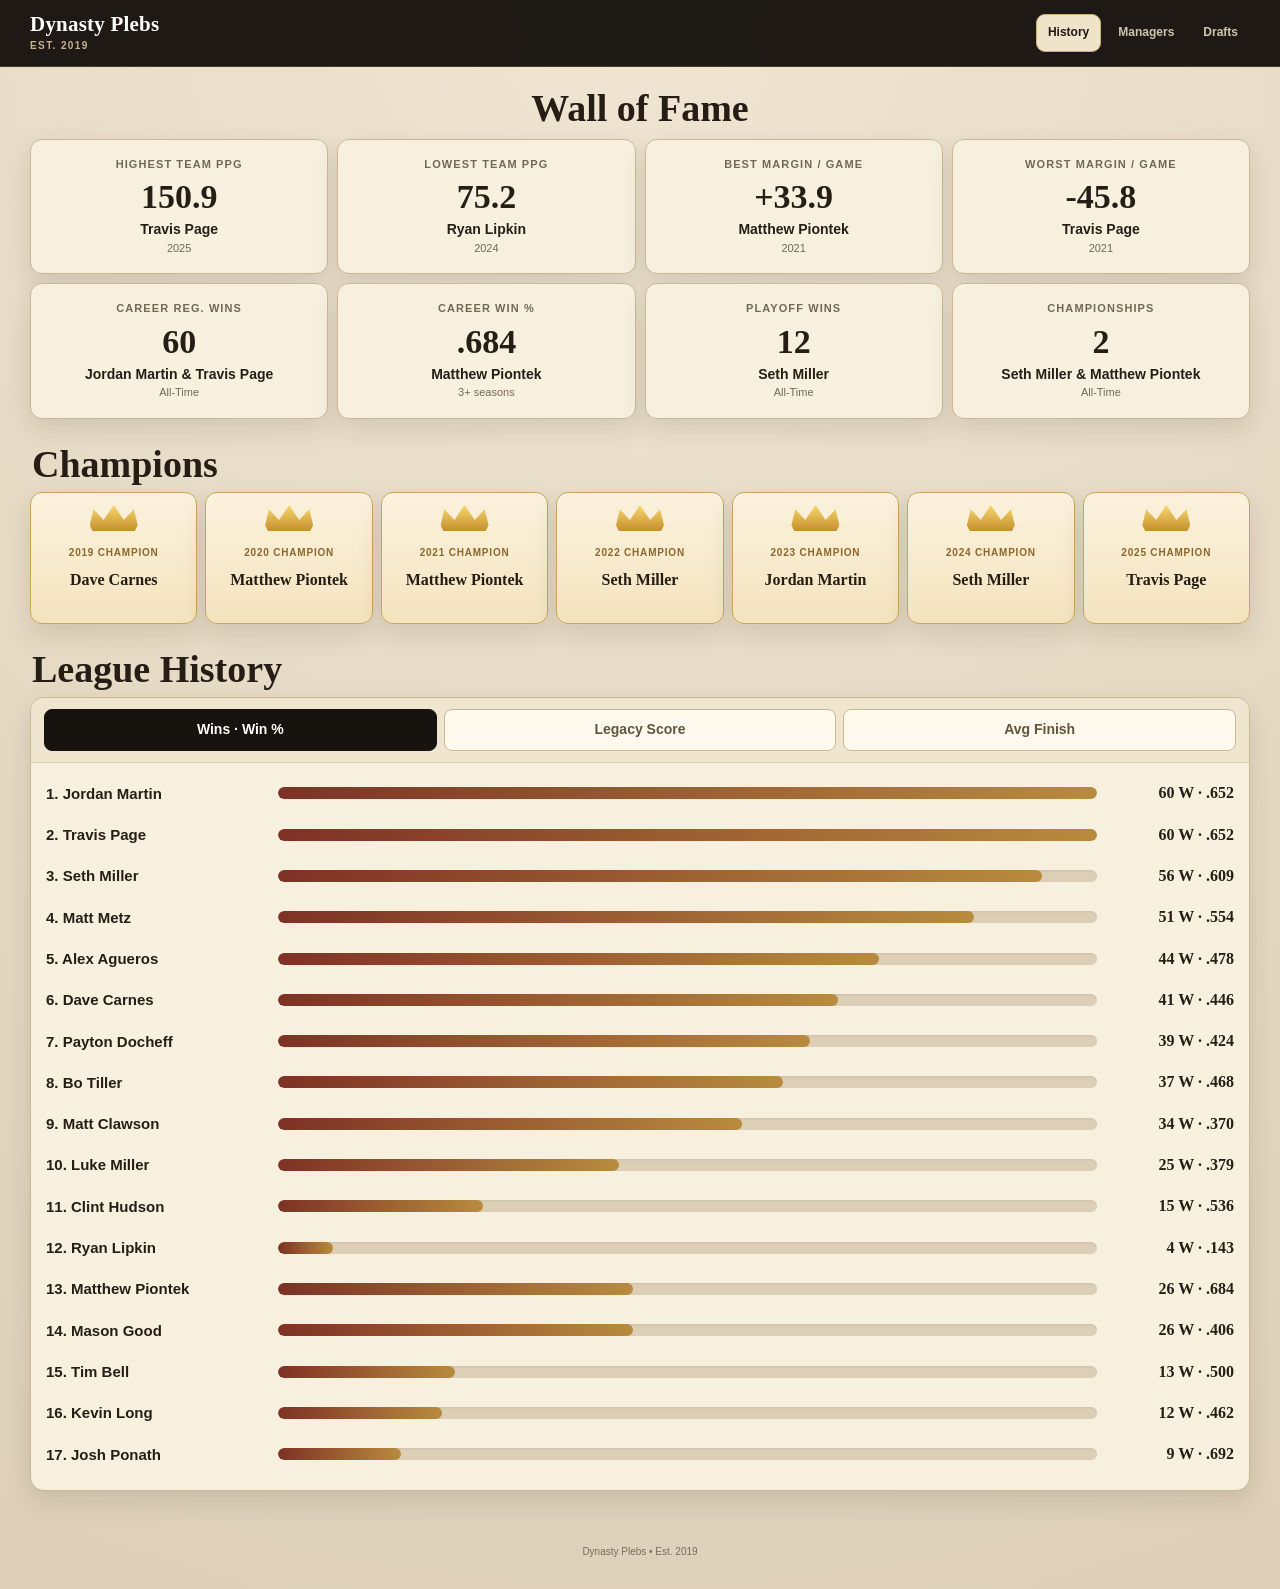
==== commit d6279203: "Move trade history onto manager pages with partner filters and three-year graphs" ====
--- a/index-workbook.html
+++ b/index-workbook.html
@@ -36,7 +36,6 @@
       <button class="on" data-view="history">History</button>
       <button data-view="managers">Managers</button>
       <button data-view="drafts">Drafts</button>
-      <button data-view="trades">Trades</button>
     </div>
   </div>
 </header>
@@ -70,6 +69,22 @@
         <div id="headToHeadYears" class="h2h-years"></div>
       </div>
     </section>
+  <section class="section manager-trades" id="trades" aria-labelledby="tradesTitle">
+    <div class="section-head"><h3 id="tradesTitle">Trade History</h3></div>
+    <div class="trade-review-layout">
+      <aside class="panel trade-browser" aria-label="Trade archive">
+        <div class="trade-filters">
+          <label class="trade-partner">Traded with <select id="tradePartner"><option value="">All managers</option></select></label>
+          <label class="trade-search">Find a trade <input id="tradeSearch" type="search" placeholder="Player or pick"></label>
+          <label>Season <select id="tradeSeason"><option value="">All seasons</option></select></label>
+          <label>Sort <select id="tradeSort"><option value="recent">Recent first</option><option value="peak">Peak edge</option><option value="day">At-trade edge</option><option value="latest">Current edge</option></select></label>
+        </div>
+        <p class="trade-count" id="tradeCount" role="status">Loading trade archive…</p>
+        <ul class="trade-results" id="tradeResults"></ul>
+      </aside>
+      <div class="panel trade-detail" id="tradeDetail"></div>
+    </div>
+  </section>
     <div class="section panel rookie-picks-panel"><div class="subhead rookie-picks-head"><h3>Rookie Picks</h3></div><div class="draft-rounds" id="managerPicks"></div></div>
   </section>
 
@@ -78,27 +93,7 @@
     <div class="panel"><div class="toolbar"><label for="draftYear">Year</label><select id="draftYear"></select></div><div class="draft-rounds" id="draftBoard"></div></div>
   </section>
 
-  <section class="view" id="trades" aria-labelledby="tradesTitle">
-    <div class="section-head"><h2 id="tradesTitle">Trade Review</h2></div>
-    <details class="trade-method">
-      <summary>How trade values are calculated</summary>
-      <p>Each side is the sum of its published DynastyProcess 1QB asset values. Trade day uses the last snapshot published before the trade. Each manager’s peak is their best margin over the strongest other side on the same post-trade snapshot.</p>
-      <p>Unspent picks use their round price, or a known slot when it was documented on trade day. If the source lists only exact slots, the round price is the median of its 12 slots. A pick switches to its drafted player after the documented draft completion. FAAB is shown separately. An unpriced asset leaves that package ungraded.</p>
-      <p>Values describe the original packages over time. <a href="https://github.com/DynastyProcess/data" rel="noopener">DynastyProcess source archive</a> · <a href="trade-market-LICENSE.txt">Data license</a></p>
-    </details>
-    <div class="trade-review-layout">
-      <aside class="panel trade-browser" aria-label="Trade archive">
-        <div class="trade-filters">
-          <label class="trade-search">Search trades <input id="tradeSearch" type="search" placeholder="Manager, player or pick"></label>
-          <label>Season <select id="tradeSeason"><option value="">All seasons</option></select></label>
-          <label>Sort <select id="tradeSort"><option value="recent">Recent first</option><option value="peak">Biggest peak</option><option value="day">Biggest at trade</option><option value="latest">Biggest latest</option></select></label>
-        </div>
-        <p class="trade-count" id="tradeCount" role="status">Loading trade archive…</p>
-        <ul class="trade-results" id="tradeResults"></ul>
-      </aside>
-      <div class="panel trade-detail" id="tradeDetail"></div>
-    </div>
-  </section>
+
 </main>
 
 <footer>Dynasty Plebs • Est. 2019</footer>
--- a/trade-review.css
+++ b/trade-review.css
@@ -1,199 +1,95 @@
-#trades > .section-head {
-  justify-content: center;
-  margin-bottom: 14px;
+#trades { scroll-margin-top: 85px; }
+#trades > .section-head { justify-content:center; margin-bottom:20px; }
+#trades > .section-head h3 { font-size:clamp(32px,4vw,42px); }
+.trade-review-layout { display:grid; grid-template-columns:minmax(240px,300px) minmax(0,1fr); gap:18px; align-items:start; }
+.trade-browser { position:sticky; top:82px; min-width:0; }
+.trade-filters { display:grid; grid-template-columns:1fr 1fr; gap:10px; padding:15px; background:#f1e5ce; border-bottom:1px solid var(--line); }
+.trade-filters label { display:grid; gap:5px; min-width:0; color:#5a4b38; font-size:.78rem; font-weight:700; }
+.trade-search,.trade-partner { grid-column:1/-1; }
+.trade-filters input,.trade-filters select { width:100%; min-width:0; min-height:42px; padding:8px 10px; border:1px solid var(--line); border-radius:8px; color:var(--ink); background:#fffaf0; font:inherit; font-size:.9rem; }
+.trade-filters input:focus-visible,.trade-filters select:focus-visible,.trade-lenses button:focus-visible,.trade-results a:focus-visible,.trade-back:focus-visible,.trade-chart summary:focus-visible { outline:2px solid var(--red); outline-offset:3px; }
+.trade-count { margin:0; padding:10px 15px; color:var(--muted); font-size:.76rem; }
+.trade-results { max-height:65vh; margin:0; padding:0 8px 8px; overflow-y:auto; list-style:none; scrollbar-color:var(--line) var(--paper); }
+.trade-results a { display:grid; gap:5px; position:relative; padding:13px 25px 13px 10px; border:1px solid transparent; border-top-color:#dfd0b6; color:var(--ink); text-decoration:none; font-size:.87rem; }
+.trade-results a::after { content:'›'; position:absolute; right:9px; top:50%; transform:translateY(-50%); font-size:23px; color:#9d896c; }
+.trade-results a:hover { background:#fff9ed; }
+.trade-results a[aria-current='true'] { border-color:#caa979; border-left:3px solid var(--red); border-radius:9px; background:#fff9ed; }
+.trade-results small { color:var(--muted); font-size:.75rem; }
+.trade-preview { overflow:hidden; white-space:nowrap; text-overflow:ellipsis; font-size:.77rem; color:#75664f; }
+.trade-detail { min-width:0; padding:clamp(16px,2vw,25px); }
+.trade-detail:empty { display:none; }
+.trade-back { display:none; }
+.trade-detail-heading p { margin:0 0 9px; color:var(--muted); font-size:.79rem; }
+.trade-detail-heading h3 { margin:0 0 20px; font:700 clamp(1.3rem,2.7vw,1.9rem)/1.25 Georgia,serif; }
+.trade-badge { display:inline-block; margin-left:5px; padding:3px 6px; border-radius:4px; background:#e9ddc4; color:#746148; font-size:.67rem; vertical-align:middle; }
+.trade-lenses { display:grid; grid-template-columns:repeat(4,minmax(0,1fr)); gap:4px; padding:4px; border:1px solid #d8c7a7; background:#eaddc4; border-radius:10px; }
+.trade-lenses button { min-width:0; min-height:42px; padding:8px 4px; border:1px solid transparent; border-radius:7px; background:transparent; color:#76644c; font-size:.79rem; font-weight:700; cursor:pointer; }
+.trade-lenses button[aria-pressed='true'] { border-color:#d5bd96; background:#fffaf0; color:var(--ink); box-shadow:0 1px 3px #2b211415; }
+.trade-lenses button:disabled { opacity:.45; cursor:default; }
+.trade-edge { margin:18px 0; padding:0 2px; }
+.trade-edge-label { display:block; margin-bottom:5px; color:var(--muted); font-size:.72rem; }
+.trade-edge strong { display:flex; flex-wrap:wrap; gap:6px 14px; align-items:baseline; color:var(--side-color,var(--ink)); font:700 clamp(1.12rem,2.4vw,1.45rem)/1.25 Georgia,serif; }
+.trade-edge strong span { font-size:1.8rem; }
+.trade-edge small { display:block; margin-top:6px; color:var(--muted); font-size:.73rem; }
+.trade-packages { display:grid; grid-template-columns:repeat(2,minmax(0,1fr)); gap:10px; }
+.trade-packages section { min-width:0; border:1px solid #d7c5a3; border-top:3px solid var(--side-color); border-radius:9px; padding:13px; background:#fff9ed; }
+.trade-packages h4 { margin:0; font:700 1.04rem/1.25 Georgia,serif; }
+.trade-packages h4 span { display:block; margin-top:3px; color:var(--muted); font:400 .73rem Arial,sans-serif; }
+.trade-packages .trade-total { margin:12px 0 5px; font:700 1.2rem Georgia,serif; color:var(--side-color); }
+.trade-packages ul { margin:8px 0 0; padding:0; list-style:none; font-size:.9rem; line-height:1.35; }
+.trade-packages li { padding:8px 0; overflow-wrap:anywhere; }
+.trade-packages li + li { border-top:1px solid #e5d5ba; }
+.trade-packages small { display:block; margin-top:4px; color:var(--muted); font-size:.73rem; }
+.trade-packages p { margin:7px 0 0; font-size:.88rem; }
+.trade-chart { margin-top:16px; border:1px solid #d7c5a3; border-radius:9px; background:#fff9ed; }
+.trade-chart summary { display:flex; justify-content:space-between; padding:14px; cursor:pointer; list-style:none; color:#66543d; font-size:.86rem; font-weight:700; }
+.trade-chart summary::-webkit-details-marker { display:none; }
+.trade-chart[open] summary { border-bottom:1px solid #e4d5ba; }
+.trade-chart-body { padding:12px 10px; }
+.trade-chart-legend { display:flex; flex-wrap:wrap; gap:8px 16px; margin:0 0 10px 37px; font-size:.72rem; color:var(--muted); }
+.trade-chart-legend span::before { content:''; display:inline-block; width:9px; height:9px; margin-right:5px; border-radius:50%; background:var(--side-color); }
+.trade-chart canvas { display:block; width:100%; height:clamp(155px,19vw,210px); }
+.trade-chart label { display:grid; gap:6px; margin:10px 10px 0 37px; color:var(--muted); font-size:.72rem; }
+.trade-chart input { width:100%; margin:0; accent-color:var(--red); }
+.trade-chart-date { text-align:center; margin:8px 0 0; color:var(--muted); font-size:.74rem; }
+.trade-empty { color:var(--muted); font-size:.9rem; }
+@media(max-width:1000px) and (min-width:761px) {
+  .trade-review-layout { grid-template-columns:245px minmax(0,1fr); gap:12px; }
+  .trade-lenses { grid-template-columns:repeat(2,minmax(0,1fr)); }
 }
+@media(max-width:760px) {
+  #trades { scroll-margin-top:120px; }
+  #trades > .section-head { margin:4px 0 17px; }
+  #trades > .section-head h3 { font-size:32px!important; }
+  .trade-review-layout { display:block; }
+  .trade-browser { position:static; }
+  .trade-filters { padding:12px; gap:9px; }
+  .trade-filters input { min-height:44px; font-size:16px; }
+  .trade-filters select { font-size:14px; }
+  .trade-results { max-height:360px; overflow-y:auto; overscroll-behavior:contain; padding:0 9px 9px; }
+  .trade-results a { padding:15px 25px 15px 10px; font-size:.96rem; }
+  .trade-preview { font-size:.83rem; }
+  #trades:not([data-detail-open='true']) .trade-detail { display:none; }
+  #trades[data-detail-open='true'] .trade-browser { display:none; }
+  .trade-detail { padding:15px 12px; }
+  .trade-back { display:block; margin:0 0 19px; padding:5px 0; border:0; background:none; color:var(--red); font-size:.87rem; font-weight:700; cursor:pointer; }
+  .trade-detail-heading h3 { margin-bottom:17px; font-size:1.4rem; }
+  .trade-lenses { grid-template-columns:repeat(2,minmax(0,1fr)); }
+  .trade-lenses button { min-height:42px; font-size:.84rem; }
+  .trade-packages { gap:8px; }
+  .trade-packages section { padding:11px 9px; }
+  .trade-packages h4 { font-size:1rem; }
+  .trade-packages ul { font-size:.86rem; }
+  .trade-edge { margin:20px 0; }
+}
+.trade-date-note { display:inline-block; position:relative; margin:0 0 9px 5px; color:#746148; font-size:.7rem; }
+.trade-date-note summary { display:inline-block; padding:3px 6px; border-radius:4px; background:#e9ddc4; cursor:pointer; list-style:none; }
+.trade-date-note small { display:block; position:absolute; z-index:2; left:0; width:220px; padding:10px; margin-top:4px; border:1px solid var(--line); border-radius:7px; background:#fffaf0; box-shadow:0 3px 12px #2b21141a; }
+.trade-packages h4 span { display:block; margin-top:3px; color:var(--muted); font:400 .72rem Arial,sans-serif; }
 
-.trade-method {
-  max-width: 820px;
-  margin: 0 auto 18px;
-  color: var(--muted);
-  font-size: .86rem;
-}
+@media(max-width:680px){.navtabs{display:grid!important;grid-template-columns:repeat(3,minmax(0,1fr))!important;width:100%;gap:5px!important}.navtabs button{min-width:0!important}}
 
-.trade-method summary {
-  width: fit-content;
-  margin: auto;
-  cursor: pointer;
-  font-weight: 700;
-}
-
-.trade-method p { margin: 9px 0 0; }
-.trade-method a, .trade-snapshot a { color: var(--red); }
-
-.trade-review-layout {
-  display: grid;
-  grid-template-columns: minmax(225px, 295px) minmax(0, 1fr);
-  gap: 14px;
-  align-items: start;
-}
-
-.trade-filters {
-  display: grid;
-  grid-template-columns: 1fr 1fr;
-  gap: 9px;
-  padding: 14px;
-  background: #f1e5ce;
-  border-bottom: 1px solid var(--line);
-}
-
-.trade-filters label, .trade-chart label {
-  display: grid;
-  gap: 4px;
-  min-width: 0;
-  color: #5a4b38;
-  font-size: .77rem;
-  font-weight: 700;
-}
-
-.trade-filters .trade-search { grid-column: 1 / -1; }
-.trade-filters input, .trade-filters select {
-  width: 100%;
-  min-width: 0;
-  min-height: 39px;
-  padding: 6px 8px;
-  border: 1px solid var(--line);
-  border-radius: 8px;
-  color: var(--ink);
-  background: #fffaf0;
-  font-size: .9rem;
-}
-
-.trade-count {
-  margin: 0;
-  padding: 9px 14px;
-  color: var(--muted);
-  font-size: .78rem;
-}
-
-.trade-results {
-  max-height: 520px;
-  margin: 0;
-  padding: 0 7px 8px;
-  overflow-y: auto;
-  list-style: none;
-  scrollbar-color: var(--line) var(--paper);
-}
-
-.trade-results a {
-  display: grid;
-  gap: 3px;
-  padding: 9px 8px 9px 10px;
-  border: 1px solid transparent;
-  border-top-color: #dfd0b6;
-  color: var(--ink);
-  text-decoration: none;
-  font-size: .83rem;
-}
-
-.trade-results a:hover { background: #fff9ed; }
-.trade-results a[aria-current="true"] {
-  border-color: #caa979;
-  border-left: 3px solid var(--red);
-  border-radius: 8px;
-  background: #fff9ed;
-}
-
-.trade-results small, .trade-detail-heading p, .trade-lenses small, .trade-packages small {
-  color: var(--muted);
-  font-size: .75rem;
-}
-
-.trade-detail { padding: clamp(12px, 2vw, 25px); scroll-margin-top: 76px; }
-.trade-detail:empty { display: none; }
-.trade-detail-heading p { margin: 0 0 5px; }
-.trade-detail-heading h3 {
-  margin: 0 0 16px;
-  font: 700 clamp(1.45rem, 3vw, 2.19rem)/1.1 Georgia, serif;
-}
-
-.trade-lenses {
-  display: grid;
-  grid-template-columns: repeat(4, minmax(0, 1fr));
-  gap: 7px;
-}
-
-.trade-lenses button {
-  display: grid;
-  gap: 5px;
-  min-height: 94px;
-  align-content: start;
-  padding: 9px 7px;
-  border: 1px solid var(--line);
-  border-radius: 9px;
-  background: #f4e8d0;
-  color: var(--ink);
-  text-align: left;
-  cursor: pointer;
-}
-
-.trade-lenses button[aria-pressed="true"] {
-  border-color: var(--red);
-  background: #fffaf0;
-  box-shadow: inset 0 -3px var(--red);
-}
-
-.trade-lenses button:disabled { cursor: default; }
-.trade-lenses span { font-size: .78rem; font-weight: 700; }
-.trade-lenses strong { font: 700 clamp(1.2rem, 2.4vw, 1.7rem)/1 Georgia, serif; }
-.trade-lenses small { line-height: 1.35; }
-
-.trade-chart {
-  margin-top: 17px;
-  padding: 11px 9px;
-  border: 1px solid #d7c5a3;
-  border-radius: 10px;
-  background: #fff9ed;
-}
-
-.trade-chart h4, .trade-packages h4 { margin: 0; font: 700 1rem Georgia, serif; }
-.trade-chart canvas { display: block; width: 100%; height: clamp(128px, 19vw, 205px); margin-block: 4px; }
-.trade-chart label { margin: 0 10px 0 46px; }
-.trade-chart input { width: 100%; margin: 0; accent-color: var(--red); }
-
-.trade-snapshot p {
-  display: flex;
-  flex-wrap: wrap;
-  justify-content: space-between;
-  gap: 4px 12px;
-  margin: 12px 0 8px;
-  font-size: .8rem;
-}
-
-.trade-packages {
-  display: grid;
-  grid-template-columns: repeat(auto-fit, minmax(min(190px, 100%), 1fr));
-  gap: 8px;
-}
-
-.trade-packages section {
-  border: 1px solid #d7c5a3;
-  border-top: 3px solid var(--side-color);
-  border-radius: 8px;
-  padding: 10px;
-  background: #fff9ed;
-}
-
-.trade-packages ul { margin: 7px 0 0; padding: 0; list-style: none; font-size: .85rem; }
-.trade-packages li + li { border-top: 1px solid #e5d5ba; }
-.trade-packages li { padding: 5px 0; }
-.trade-packages p { margin: 7px 0 0; font-size: .85rem; }
-.trade-packages .trade-total { font: 700 1.3rem Georgia, serif; color: var(--side-color); }
-.trade-packages small { display: block; margin-top: 2px; }
-.trade-pick-outcomes span { color: var(--muted); }
-.trade-missing, .trade-unpriced { color: var(--muted); }
-.trade-unpriced, .trade-original, .trade-empty { font-size: .83rem; margin: 10px 0; }
-.trade-original { color: var(--muted); }
-.trade-original summary { cursor: pointer; }
-
-@media (max-width: 900px) {
-  .trade-lenses { grid-template-columns: repeat(2, minmax(0, 1fr)); }
-}
-
-@media (max-width: 760px) {
-  .trade-review-layout { grid-template-columns: minmax(0, 1fr); gap: 10px; }
-  .trade-method { margin-bottom: 10px; }
-  .trade-filters { padding: 9px; }
-  .trade-results { max-height: 175px; }
-  .trade-lenses button { min-height: 82px; }
-  .trade-packages { grid-template-columns: repeat(2, minmax(0, 1fr)); }
-}
+.trade-chart-windows{display:flex;justify-content:flex-end;gap:4px;margin:0 0 12px}
+.trade-chart-windows button{border:1px solid #d7c5a3;border-radius:7px;padding:7px 11px;background:transparent;color:var(--muted);font:700 .75rem Arial,sans-serif;cursor:pointer;min-height:36px}
+.trade-chart-windows button[aria-pressed='true']{background:#eaddc4;color:var(--ink)}
+.trade-chart-windows button:focus-visible{outline:2px solid var(--red);outline-offset:3px}
